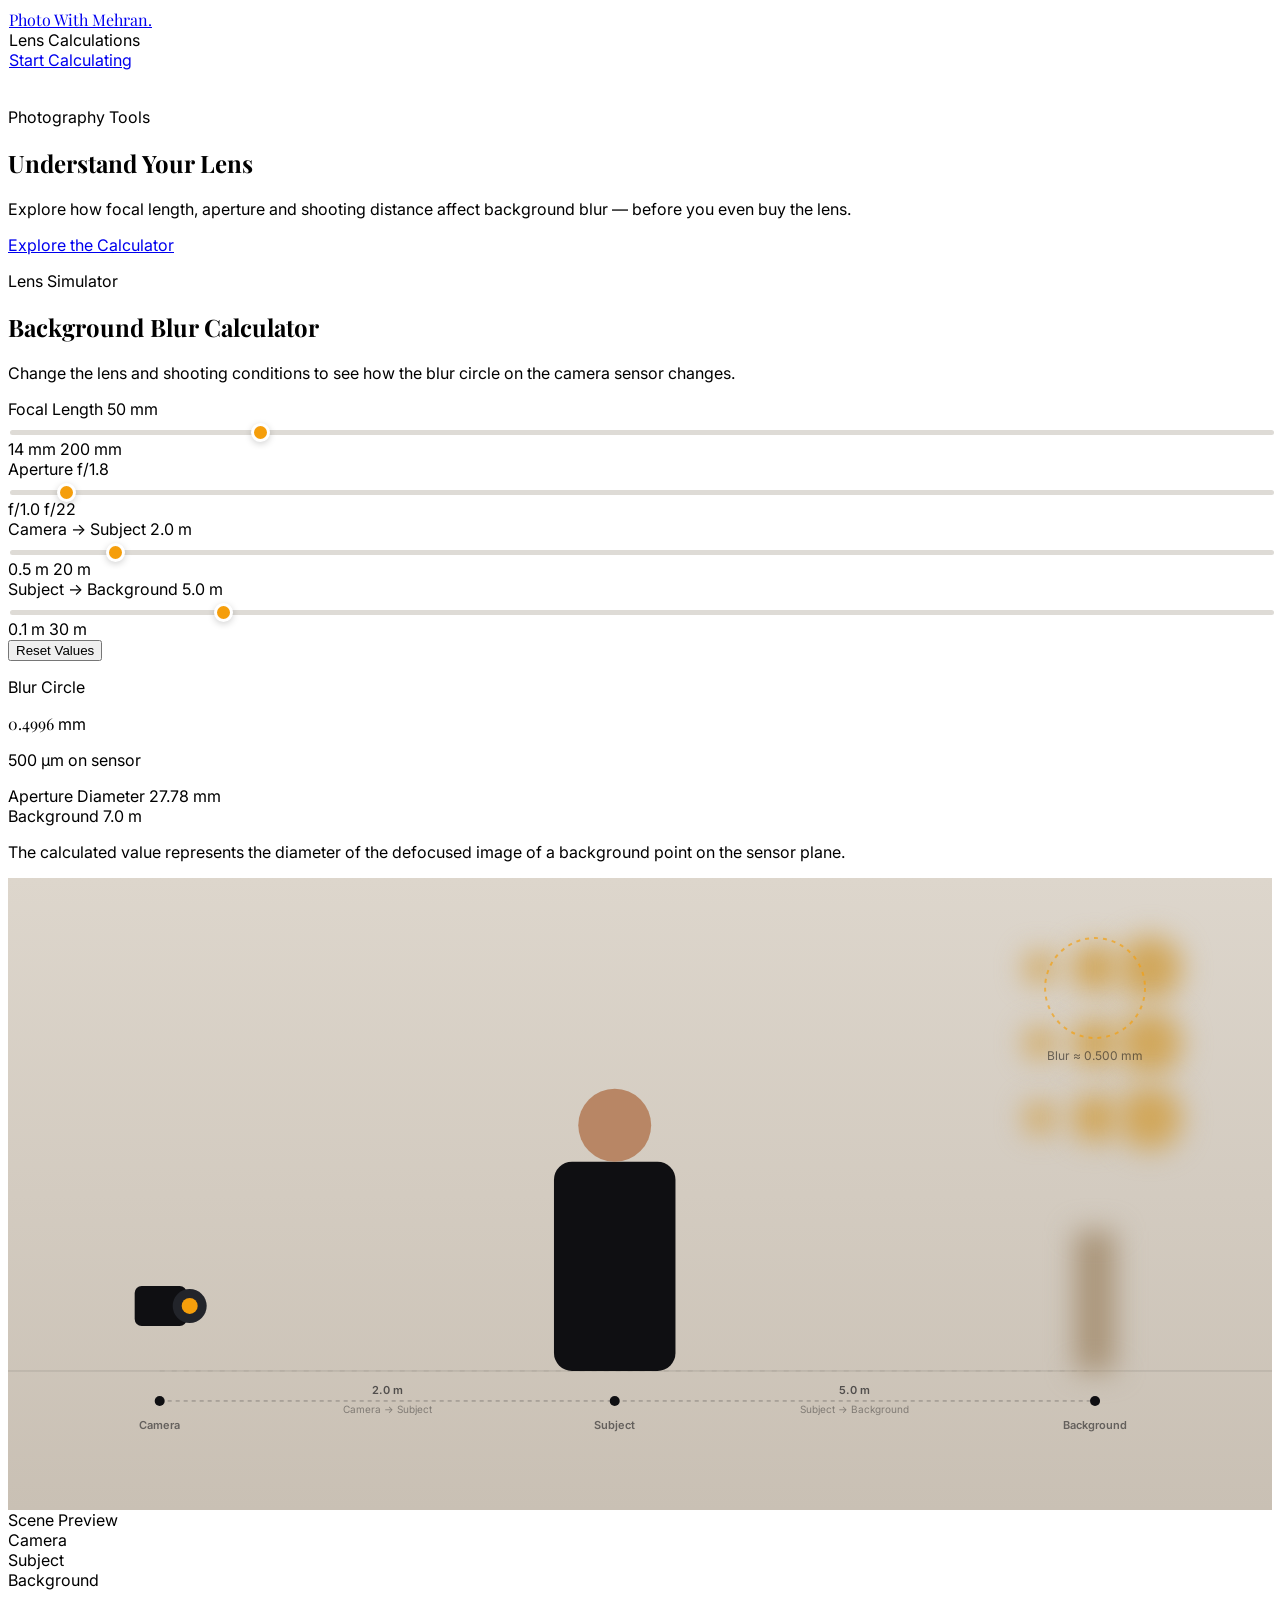
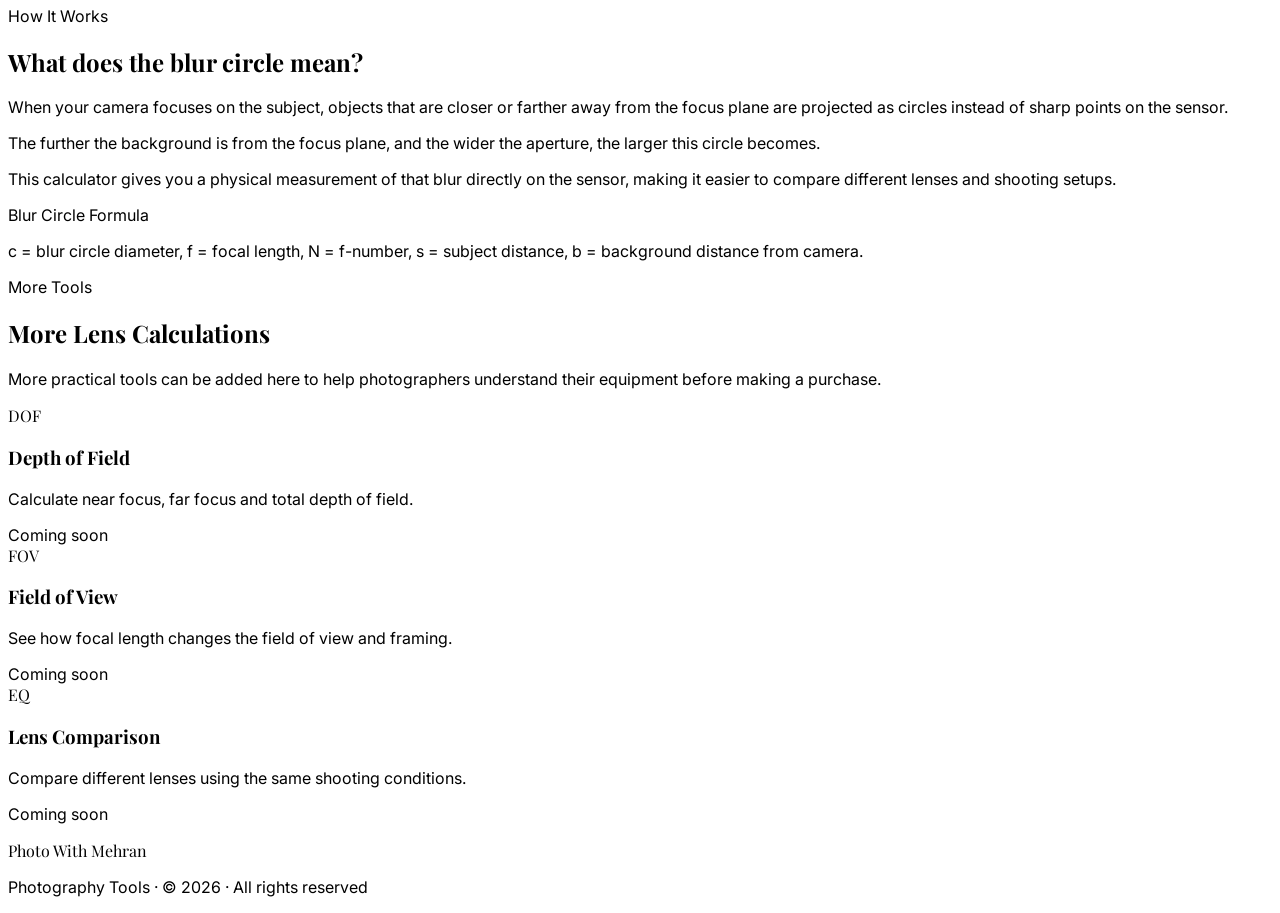
==== calculator.html @ 2d9647c7 "Add calculator" ====
<!DOCTYPE html>
<html lang="en" class="scroll-smooth">

<head>
    <meta charset="UTF-8" />
    <meta name="viewport" content="width=device-width, initial-scale=1.0" />

    <title>Lens Calculations - Photo With Mehran</title>

    <meta name="description"
        content="Photography lens calculators and visual simulators for understanding focal length, aperture, depth of field and background blur." />

    <!-- Tailwind CSS -->
    <script src="https://cdn.tailwindcss.com"></script>

    <link rel="stylesheet" href="https://cdn.jsdelivr.net/npm/katex@0.16.22/dist/katex.min.css">
    <script src="https://cdn.jsdelivr.net/npm/katex@0.16.22/dist/katex.min.js"></script>

    <!-- Google Fonts -->
    <link rel="preconnect" href="https://fonts.googleapis.com" />
    <link rel="preconnect" href="https://fonts.gstatic.com" crossorigin />

    <link
        href="https://fonts.googleapis.com/css2?family=Playfair+Display:wght@500;600;700&family=Inter:wght@300;400;500;600&display=swap"
        rel="stylesheet" />

    <script>
        tailwind.config = {
            theme: {
                extend: {
                    fontFamily: {
                        serif: ['"Playfair Display"', 'serif'],
                        sans: ['Inter', 'sans-serif'],
                    },

                    colors: {
                        ink: '#0f0f12',
                        cream: '#f7f5f2',
                    },
                },
            },
        };
    </script>

    <style>
        body {
            font-family: 'Inter', sans-serif;
        }

        .font-serif {
            font-family: 'Playfair Display', serif;
        }

        /* Glassmorphism */

        .glass {
            background: rgba(255, 255, 255, 0.08);
            backdrop-filter: blur(14px);
            -webkit-backdrop-filter: blur(14px);
            border: 1px solid rgba(255, 255, 255, 0.15);
        }

        .glass-light {
            background: rgba(255, 255, 255, 0.6);
            backdrop-filter: blur(12px);
            -webkit-backdrop-filter: blur(12px);
            border: 1px solid rgba(255, 255, 255, 0.4);
        }

        /* Reveal animation */

        .reveal {
            opacity: 0;
            transform: translateY(28px);
            transition:
                opacity 0.7s ease,
                transform 0.7s ease;
        }

        .reveal.visible {
            opacity: 1;
            transform: translateY(0);
        }

        ::selection {
            background: #c9a96a;
            color: #fff;
        }

        /* Range sliders */

        input[type="range"] {
            appearance: none;
            -webkit-appearance: none;
            width: 100%;
            height: 5px;
            border-radius: 999px;
            background: #dedbd6;
            outline: none;
            cursor: pointer;
        }

        input[type="range"]::-webkit-slider-thumb {
            appearance: none;
            -webkit-appearance: none;
            width: 19px;
            height: 19px;
            border-radius: 50%;
            background: #f59e0b;
            border: 3px solid #fff;
            box-shadow: 0 2px 7px rgba(0, 0, 0, 0.18);
            cursor: pointer;
        }

        input[type="range"]::-moz-range-thumb {
            width: 19px;
            height: 19px;
            border-radius: 50%;
            background: #f59e0b;
            border: 3px solid #fff;
            box-shadow: 0 2px 7px rgba(0, 0, 0, 0.18);
            cursor: pointer;
        }

        /* Scene */

        #sceneCanvas {
            width: 100%;
            height: 100%;
            display: block;
        }
    </style>
</head>


<body class="bg-cream text-ink antialiased">

    <!-- ====================================================== -->
    <!-- NAVBAR -->
    <!-- ====================================================== -->

    <header class="fixed top-0 inset-x-0 z-40">

        <nav
            class="glass-light mx-auto mt-4 flex max-w-6xl items-center justify-between rounded-full px-6 py-3 shadow-lg shadow-black/5">

            <a href="#" class="font-serif text-lg font-semibold tracking-tight">
                Photo With Mehran<span class="text-amber-600">.</span>
            </a>

            <div class="hidden text-sm font-medium text-ink/60 md:block">
                Lens Calculations
            </div>

            <a href="#calculator"
                class="rounded-full bg-ink px-5 py-2 text-sm font-medium text-cream transition hover:bg-amber-600 hover:shadow-lg">
                Start Calculating
            </a>

        </nav>

    </header>


    <!-- ====================================================== -->
    <!-- HERO -->
    <!-- ====================================================== -->

    <section class="relative flex min-h-[75vh] items-center justify-center overflow-hidden bg-ink text-cream">

        <!-- Background -->

        <div class="absolute inset-0">

            <img src="https://images.unsplash.com/photo-1516035069371-29a1b244cc32?auto=format&fit=crop&w=2000&q=80"
                alt="" class="h-full w-full object-cover opacity-35" />

            <div class="absolute inset-0 bg-gradient-to-b from-black/70 via-black/65 to-ink"></div>

        </div>


        <!-- Hero content -->

        <div class="relative z-10 mx-auto max-w-4xl px-6 pt-20 text-center">

            <p class="reveal mb-4 text-sm font-medium uppercase tracking-[0.3em] text-amber-400">
                Photography Tools
            </p>

            <h1 class="reveal font-serif text-4xl font-semibold leading-tight sm:text-6xl md:text-7xl">
                Understand Your Lens
            </h1>

            <p class="reveal mx-auto mt-6 max-w-2xl text-base font-light leading-relaxed text-cream/70 sm:text-lg">
                Explore how focal length, aperture and shooting distance affect
                background blur — before you even buy the lens.
            </p>

            <div class="reveal mt-9">

                <a href="#calculator"
                    class="inline-block rounded-full bg-amber-500 px-8 py-3.5 text-sm font-semibold text-ink shadow-xl shadow-amber-500/20 transition hover:-translate-y-0.5 hover:bg-amber-400">
                    Explore the Calculator
                </a>

            </div>

        </div>

    </section>


    <!-- ====================================================== -->
    <!-- CALCULATOR -->
    <!-- ====================================================== -->

    <main id="calculator">

        <section class="mx-auto max-w-6xl px-6 py-24">

            <!-- Section heading -->

            <div class="reveal mb-14 text-center">

                <p class="mb-2 text-sm font-medium uppercase tracking-[0.25em] text-amber-600">
                    Lens Simulator
                </p>

                <h2 class="font-serif text-3xl font-semibold sm:text-4xl">
                    Background Blur Calculator
                </h2>

                <p class="mx-auto mt-3 max-w-2xl text-sm leading-relaxed text-ink/60">
                    Change the lens and shooting conditions to see how the blur circle
                    on the camera sensor changes.
                </p>

            </div>


            <!-- Calculator -->

            <div class="reveal overflow-hidden rounded-3xl bg-white shadow-xl shadow-black/5">

                <!-- ================================================== -->
                <!-- INPUTS -->
                <!-- ================================================== -->

                <div class="border-b border-black/5 p-6 sm:p-8">

                    <div class="grid gap-8 md:grid-cols-2">


                        <!-- FOCAL LENGTH -->

                        <div>

                            <div class="mb-3 flex items-center justify-between">

                                <label for="focalLength" class="text-sm font-semibold">
                                    Focal Length
                                </label>

                                <span id="focalLengthValue"
                                    class="rounded-full bg-amber-500/10 px-3 py-1 text-sm font-semibold text-amber-700">
                                    50 mm
                                </span>

                            </div>

                            <input id="focalLength" type="range" min="14" max="200" step="1" value="50" />

                            <div class="mt-2 flex justify-between text-xs text-ink/40">
                                <span>14 mm</span>
                                <span>200 mm</span>
                            </div>

                        </div>


                        <!-- APERTURE -->

                        <div>

                            <div class="mb-3 flex items-center justify-between">

                                <label for="aperture" class="text-sm font-semibold">
                                    Aperture
                                </label>

                                <span id="apertureValue"
                                    class="rounded-full bg-amber-500/10 px-3 py-1 text-sm font-semibold text-amber-700">
                                    f/1.8
                                </span>

                            </div>

                            <input id="aperture" type="range" min="1.0" max="22" step="0.1" value="1.8" />

                            <div class="mt-2 flex justify-between text-xs text-ink/40">
                                <span>f/1.0</span>
                                <span>f/22</span>
                            </div>

                        </div>


                        <!-- SUBJECT DISTANCE -->

                        <div>

                            <div class="mb-3 flex items-center justify-between">

                                <label for="subjectDistance" class="text-sm font-semibold">
                                    Camera → Subject
                                </label>

                                <span id="subjectDistanceValue"
                                    class="rounded-full bg-amber-500/10 px-3 py-1 text-sm font-semibold text-amber-700">
                                    2.0 m
                                </span>

                            </div>

                            <input id="subjectDistance" type="range" min="0.5" max="20" step="0.1" value="2" />

                            <div class="mt-2 flex justify-between text-xs text-ink/40">
                                <span>0.5 m</span>
                                <span>20 m</span>
                            </div>

                        </div>


                        <!-- BACKGROUND DISTANCE -->

                        <div>

                            <div class="mb-3 flex items-center justify-between">

                                <label for="backgroundDistance" class="text-sm font-semibold">
                                    Subject → Background
                                </label>

                                <span id="backgroundDistanceValue"
                                    class="rounded-full bg-amber-500/10 px-3 py-1 text-sm font-semibold text-amber-700">
                                    5.0 m
                                </span>

                            </div>

                            <input id="backgroundDistance" type="range" min="0.1" max="30" step="0.1" value="5" />

                            <div class="mt-2 flex justify-between text-xs text-ink/40">
                                <span>0.1 m</span>
                                <span>30 m</span>
                            </div>

                        </div>

                    </div>


                    <!-- RESET -->

                    <div class="mt-8 flex justify-end">

                        <button id="resetButton"
                            class="rounded-full border border-black/10 px-5 py-2 text-xs font-medium text-ink/60 transition hover:border-amber-500 hover:bg-amber-500/10 hover:text-amber-700">
                            Reset Values
                        </button>

                    </div>

                </div>


                <!-- ================================================== -->
                <!-- RESULT -->
                <!-- ================================================== -->

                <div class="grid md:grid-cols-3">


                    <!-- Result -->

                    <div class="flex flex-col justify-center bg-ink p-8 text-cream md:col-span-1">

                        <p class="text-xs font-medium uppercase tracking-[0.2em] text-amber-400">
                            Blur Circle
                        </p>

                        <div class="mt-4 flex items-baseline gap-2">

                            <span id="blurResult" class="font-serif text-5xl font-bold">
                                0.73
                            </span>

                            <span class="text-sm text-cream/50">
                                mm
                            </span>

                        </div>

                        <p id="blurMicronResult" class="mt-1 text-sm text-cream/50">
                            730 µm on sensor
                        </p>


                        <div class="mt-8 border-t border-white/10 pt-6">

                            <div class="flex justify-between text-sm">

                                <span class="text-cream/50">
                                    Aperture Diameter
                                </span>

                                <span id="apertureDiameter" class="font-medium">
                                    27.78 mm
                                </span>

                            </div>


                            <div class="mt-4 flex justify-between text-sm">

                                <span class="text-cream/50">
                                    Background
                                </span>

                                <span id="backgroundAbsolute" class="font-medium">
                                    7.0 m
                                </span>

                            </div>

                        </div>


                        <p class="mt-8 text-xs leading-relaxed text-cream/40">
                            The calculated value represents the diameter of the
                            defocused image of a background point on the sensor plane.
                        </p>

                    </div>


                    <!-- ================================================== -->
                    <!-- SCENE SIMULATOR -->
                    <!-- ================================================== -->

                    <div class="relative h-[420px] bg-[#e8e3db] md:col-span-2">

                        <canvas id="sceneCanvas"></canvas>


                        <!-- Scene labels -->

                        <div
                            class="pointer-events-none absolute left-5 top-5 rounded-full bg-white/70 px-3 py-1.5 text-xs font-medium text-ink/60 backdrop-blur">
                            Scene Preview
                        </div>


                        <div
                            class="pointer-events-none absolute top-1/4 left-5 rounded-xl bg-white/75 px-4 py-3 text-xs text-ink/60 shadow-sm backdrop-blur">

                            <div class="flex items-center gap-2">

                                <span class="h-2.5 w-2.5 rounded-full bg-amber-500"></span>

                                <span>Camera</span>

                            </div>

                            <div class="mt-2 flex items-center gap-2">

                                <span class="h-2.5 w-2.5 rounded-full bg-ink"></span>

                                <span>Subject</span>

                            </div>

                            <div class="mt-2 flex items-center gap-2">

                                <span class="h-2.5 w-2.5 rounded-full bg-amber-300"></span>

                                <span>Background</span>

                            </div>

                        </div>

                    </div>

                </div>

            </div>

        </section>


        <!-- ==================================================== -->
        <!-- EXPLANATION -->
        <!-- ==================================================== -->

        <section class="bg-ink py-24 text-cream">

            <div class="mx-auto max-w-6xl px-6">

                <div class="grid gap-12 md:grid-cols-2">

                    <div class="reveal">

                        <p class="mb-2 text-sm font-medium uppercase tracking-[0.25em] text-amber-400">
                            How It Works
                        </p>

                        <h2 class="font-serif text-3xl font-semibold sm:text-4xl">
                            What does the blur circle mean?
                        </h2>

                    </div>


                    <div class="reveal">

                        <p class="text-sm leading-7 text-cream/65">
                            When your camera focuses on the subject, objects that are
                            closer or farther away from the focus plane are projected as
                            circles instead of sharp points on the sensor.
                        </p>

                        <p class="mt-5 text-sm leading-7 text-cream/65">
                            The further the background is from the focus plane, and the
                            wider the aperture, the larger this circle becomes.
                        </p>

                        <p class="mt-5 text-sm leading-7 text-cream/65">
                            This calculator gives you a physical measurement of that
                            blur directly on the sensor, making it easier to compare
                            different lenses and shooting setups.
                        </p>

                    </div>

                </div>


                <!-- Formula -->

                <div class="reveal mt-16 rounded-3xl border border-white/10 bg-white/5 p-8 text-center">

                    <p class="text-xs uppercase tracking-[0.25em] text-amber-400">
                        Blur Circle Formula
                    </p>

                    <div id="formula" class="text-center text-lg"></div>

                    <p class="mx-auto mt-5 max-w-2xl text-xs leading-relaxed text-cream/40">

                        <span class="text-cream/60">c</span> = blur circle diameter,
                        <span class="text-cream/60">f</span> = focal length,
                        <span class="text-cream/60">N</span> = f-number,
                        <span class="text-cream/60">s</span> = subject distance,
                        <span class="text-cream/60">b</span> = background distance from camera.

                    </p>

                </div>

            </div>

        </section>


        <!-- ==================================================== -->
        <!-- FUTURE CALCULATORS -->
        <!-- ==================================================== -->

        <section class="mx-auto max-w-6xl px-6 py-24">

            <div class="reveal mb-14 text-center">

                <p class="mb-2 text-sm font-medium uppercase tracking-[0.25em] text-amber-600">
                    More Tools
                </p>

                <h2 class="font-serif text-3xl font-semibold sm:text-4xl">
                    More Lens Calculations
                </h2>

                <p class="mx-auto mt-3 max-w-xl text-sm text-ink/60">
                    More practical tools can be added here to help photographers
                    understand their equipment before making a purchase.
                </p>

            </div>


            <div class="grid gap-6 sm:grid-cols-2 lg:grid-cols-3">


                <!-- Future calculator 1 -->

                <div class="reveal rounded-3xl border border-black/5 bg-white p-7 shadow-lg shadow-black/5">

                    <div class="flex h-12 w-12 items-center justify-center rounded-full bg-amber-500/10 text-amber-600">

                        <span class="font-serif text-xl">
                            DOF
                        </span>

                    </div>

                    <h3 class="mt-6 font-serif text-xl font-semibold">
                        Depth of Field
                    </h3>

                    <p class="mt-3 text-sm leading-relaxed text-ink/60">
                        Calculate near focus, far focus and total depth of field.
                    </p>

                    <span class="mt-6 inline-block rounded-full bg-black/5 px-3 py-1 text-xs text-ink/40">
                        Coming soon
                    </span>

                </div>


                <!-- Future calculator 2 -->

                <div class="reveal rounded-3xl border border-black/5 bg-white p-7 shadow-lg shadow-black/5">

                    <div class="flex h-12 w-12 items-center justify-center rounded-full bg-amber-500/10 text-amber-600">

                        <span class="font-serif text-xl">
                            FOV
                        </span>

                    </div>

                    <h3 class="mt-6 font-serif text-xl font-semibold">
                        Field of View
                    </h3>

                    <p class="mt-3 text-sm leading-relaxed text-ink/60">
                        See how focal length changes the field of view and framing.
                    </p>

                    <span class="mt-6 inline-block rounded-full bg-black/5 px-3 py-1 text-xs text-ink/40">
                        Coming soon
                    </span>

                </div>


                <!-- Future calculator 3 -->

                <div class="reveal rounded-3xl border border-black/5 bg-white p-7 shadow-lg shadow-black/5">

                    <div class="flex h-12 w-12 items-center justify-center rounded-full bg-amber-500/10 text-amber-600">

                        <span class="font-serif text-xl">
                            EQ
                        </span>

                    </div>

                    <h3 class="mt-6 font-serif text-xl font-semibold">
                        Lens Comparison
                    </h3>

                    <p class="mt-3 text-sm leading-relaxed text-ink/60">
                        Compare different lenses using the same shooting conditions.
                    </p>

                    <span class="mt-6 inline-block rounded-full bg-black/5 px-3 py-1 text-xs text-ink/40">
                        Coming soon
                    </span>

                </div>

            </div>

        </section>

    </main>


    <!-- ====================================================== -->
    <!-- FOOTER -->
    <!-- ====================================================== -->

    <footer class="bg-ink py-8 text-center text-sm text-cream/50">

        <p class="font-serif text-base text-cream/80">
            Photo With Mehran
        </p>

        <p class="mt-1">
            Photography Tools · ©
            <span id="year"></span>
            · All rights reserved
        </p>

    </footer>


    <!-- ====================================================== -->
    <!-- JAVASCRIPT -->
    <!-- ====================================================== -->

    <script>

        // ========================================================
        // ELEMENTS
        // ========================================================

        const focalLengthInput =
            document.getElementById('focalLength');

        const apertureInput =
            document.getElementById('aperture');

        const subjectDistanceInput =
            document.getElementById('subjectDistance');

        const backgroundDistanceInput =
            document.getElementById('backgroundDistance');


        const focalLengthValue =
            document.getElementById('focalLengthValue');

        const apertureValue =
            document.getElementById('apertureValue');

        const subjectDistanceValue =
            document.getElementById('subjectDistanceValue');

        const backgroundDistanceValue =
            document.getElementById('backgroundDistanceValue');


        const blurResult =
            document.getElementById('blurResult');

        const blurMicronResult =
            document.getElementById('blurMicronResult');

        const apertureDiameter =
            document.getElementById('apertureDiameter');

        const backgroundAbsolute =
            document.getElementById('backgroundAbsolute');


        const resetButton =
            document.getElementById('resetButton');


        const canvas =
            document.getElementById('sceneCanvas');

        const ctx =
            canvas.getContext('2d');


        // ========================================================
        // CALCULATE BLUR CIRCLE
        // ========================================================

        function calculateBlurCircle(
            focalLength,
            aperture,
            subjectDistanceMeters,
            backgroundDistanceMeters
        ) {

            /*
              All optical distances are converted to millimeters.
      
              s = camera -> subject
              d = subject -> background
              b = camera -> background
      
              Blur circle:
      
              c = f² |b-s|
                  -----------------
                  N s (b-f)
      
            */

            const f = focalLength;

            const N = aperture;

            const s =
                subjectDistanceMeters * 1000;

            const b =
                (subjectDistanceMeters + backgroundDistanceMeters) * 1000;


            // Background cannot be at / inside the lens focus singularity.

            if (s <= f) {
                return 0;
            }


            const c =
                (
                    Math.pow(f, 2) *
                    Math.abs(b - s)
                ) /
                (
                    N *
                    s *
                    (b - f)
                );


            return Math.abs(c);

        }


        // ========================================================
        // UPDATE UI
        // ========================================================

        function updateCalculator() {

            const focalLength =
                Number(focalLengthInput.value);

            const aperture =
                Number(apertureInput.value);

            const subjectDistance =
                Number(subjectDistanceInput.value);

            const backgroundDistance =
                Number(backgroundDistanceInput.value);


            // ------------------------------------------------------
            // Labels
            // ------------------------------------------------------

            focalLengthValue.textContent =
                `${focalLength} mm`;

            apertureValue.textContent =
                `f/${aperture.toFixed(1)}`;

            subjectDistanceValue.textContent =
                `${subjectDistance.toFixed(1)} m`;

            backgroundDistanceValue.textContent =
                `${backgroundDistance.toFixed(1)} m`;


            // ------------------------------------------------------
            // Blur
            // ------------------------------------------------------

            const blur =
                calculateBlurCircle(
                    focalLength,
                    aperture,
                    subjectDistance,
                    backgroundDistance
                );


            blurResult.textContent =
                blur.toFixed(4);

            blurMicronResult.textContent =
                `${(blur * 1000).toFixed(0)} µm on sensor`;


            // ------------------------------------------------------
            // Physical aperture diameter
            // ------------------------------------------------------

            const apertureDiameterValue =
                focalLength / aperture;

            apertureDiameter.textContent =
                `${apertureDiameterValue.toFixed(2)} mm`;


            // ------------------------------------------------------
            // Absolute background distance
            // ------------------------------------------------------

            const absoluteBackground =
                subjectDistance + backgroundDistance;

            backgroundAbsolute.textContent =
                `${absoluteBackground.toFixed(1)} m`;


            // ------------------------------------------------------
            // Draw simulation
            // ------------------------------------------------------

            drawScene({
                focalLength,
                aperture,
                subjectDistance,
                backgroundDistance,
                blur
            });

        }


        // ========================================================
        // CANVAS RESIZE
        // ========================================================

        function resizeCanvas() {

            const rect =
                canvas.getBoundingClientRect();

            const dpr =
                window.devicePixelRatio || 1;


            canvas.width =
                rect.width * dpr;

            canvas.height =
                rect.height * dpr;


            ctx.setTransform(
                dpr,
                0,
                0,
                dpr,
                0,
                0
            );

            updateCalculator();

        }


        // ========================================================
        // DRAW SCENE
        // ========================================================

        function drawScene(data) {

            const {
                focalLength,
                aperture,
                subjectDistance,
                backgroundDistance,
                blur
            } = data;


            const width =
                canvas.clientWidth;

            const height =
                canvas.clientHeight;


            ctx.clearRect(
                0,
                0,
                width,
                height
            );


            // ------------------------------------------------------
            // Background
            // ------------------------------------------------------

            const bgGradient =
                ctx.createLinearGradient(
                    0,
                    0,
                    0,
                    height
                );

            bgGradient.addColorStop(
                0,
                '#ddd6cc'
            );

            bgGradient.addColorStop(
                1,
                '#c9c0b4'
            );


            ctx.fillStyle =
                bgGradient;

            ctx.fillRect(
                0,
                0,
                width,
                height
            );


            // ------------------------------------------------------
            // Coordinate system
            // ------------------------------------------------------

            const groundY =
                height * 0.78;


            const cameraX =
                width * 0.12;

            const subjectX =
                width * 0.48;

            const backgroundX =
                width * 0.86;


            // ------------------------------------------------------
            // Ground
            // ------------------------------------------------------

            ctx.strokeStyle =
                'rgba(15,15,18,0.15)';

            ctx.lineWidth = 1;

            ctx.beginPath();

            ctx.moveTo(
                0,
                groundY
            );

            ctx.lineTo(
                width,
                groundY
            );

            ctx.stroke();


            // ------------------------------------------------------
            // Perspective lines
            // ------------------------------------------------------

            ctx.strokeStyle =
                'rgba(15,15,18,0.08)';

            ctx.setLineDash([5, 7]);

            ctx.beginPath();

            ctx.moveTo(
                cameraX,
                groundY
            );

            ctx.lineTo(
                backgroundX,
                groundY
            );

            ctx.stroke();

            ctx.setLineDash([]);


            // ------------------------------------------------------
            // Background wall
            // ------------------------------------------------------

            /*
              The blur amount is represented visually.
      
              Larger blur circle -> more blur on background.
            */

            const blurIntensity =
                Math.min(
                    18,
                    Math.max(
                        1.5,
                        blur * 28
                    )
                );


            ctx.save();

            ctx.filter =
                `blur(${blurIntensity}px)`;


            ctx.fillStyle =
                '#d1a75b';


            // Background circles / lights

            for (let i = 0; i < 9; i++) {

                const x =
                    backgroundX +
                    ((i % 3) - 1) * 55;

                const y =
                    90 +
                    Math.floor(i / 3) * 75;


                const radius =
                    16 +
                    (i % 3) * 8;


                ctx.beginPath();

                ctx.arc(
                    x,
                    y,
                    radius,
                    0,
                    Math.PI * 2
                );

                ctx.fill();

            }


            ctx.fillStyle =
                '#a99478';


            ctx.fillRect(
                backgroundX - 20,
                groundY - 140,
                40,
                140
            );


            ctx.restore();


            // ------------------------------------------------------
            // Subject
            // ------------------------------------------------------

            const subjectScale =
                Math.max(
                    0.75,
                    Math.min(
                        1.35,
                        70 / focalLength
                    )
                );


            const headRadius =
                27 * subjectScale;


            const bodyWidth =
                90 * subjectScale;


            const bodyHeight =
                155 * subjectScale;


            const headY =
                groundY -
                bodyHeight -
                headRadius;


            // Body

            ctx.fillStyle =
                '#0f0f12';

            ctx.beginPath();

            ctx.roundRect(
                subjectX - bodyWidth / 2,
                groundY - bodyHeight,
                bodyWidth,
                bodyHeight,
                18
            );

            ctx.fill();


            // Head

            ctx.fillStyle =
                '#b88665';

            ctx.beginPath();

            ctx.arc(
                subjectX,
                headY,
                headRadius,
                0,
                Math.PI * 2
            );

            ctx.fill();


            // ------------------------------------------------------
            // Camera
            // ------------------------------------------------------

            ctx.fillStyle =
                '#0f0f12';

            ctx.beginPath();

            ctx.roundRect(
                cameraX - 25,
                groundY - 85,
                52,
                40,
                7
            );

            ctx.fill();


            // Lens

            ctx.fillStyle =
                '#22242a';

            ctx.beginPath();

            ctx.arc(
                cameraX + 30,
                groundY - 65,
                17,
                0,
                Math.PI * 2
            );

            ctx.fill();


            ctx.fillStyle =
                '#f59e0b';

            ctx.beginPath();

            ctx.arc(
                cameraX + 30,
                groundY - 65,
                8,
                0,
                Math.PI * 2
            );

            ctx.fill();


            // ------------------------------------------------------
            // Distance labels
            // ------------------------------------------------------

            drawDistanceLabel(
                cameraX,
                subjectX,
                groundY + 30,
                `${subjectDistance.toFixed(1)} m`,
                'Camera → Subject'
            );


            drawDistanceLabel(
                subjectX,
                backgroundX,
                groundY + 30,
                `${backgroundDistance.toFixed(1)} m`,
                'Subject → Background'
            );


            // ------------------------------------------------------
            // Main labels
            // ------------------------------------------------------

            drawCenteredLabel(
                cameraX,
                groundY + 58,
                'Camera'
            );


            drawCenteredLabel(
                subjectX,
                groundY + 58,
                'Subject'
            );


            drawCenteredLabel(
                backgroundX,
                groundY + 58,
                'Background'
            );


            // ------------------------------------------------------
            // Blur indicator
            // ------------------------------------------------------

            const visualBlur =
                Math.min(
                    70,
                    Math.max(
                        4,
                        blur * 100
                    )
                );


            ctx.strokeStyle =
                'rgba(245,158,11,0.65)';

            ctx.lineWidth = 2;

            ctx.setLineDash([4, 5]);


            ctx.beginPath();

            ctx.arc(
                backgroundX,
                110,
                visualBlur,
                0,
                Math.PI * 2
            );

            ctx.stroke();


            ctx.setLineDash([]);


            ctx.fillStyle =
                'rgba(15,15,18,0.55)';

            ctx.font =
                '12px Inter, sans-serif';

            ctx.textAlign =
                'center';


            ctx.fillText(
                `Blur ≈ ${blur.toFixed(3)} mm`,
                backgroundX,
                110 + visualBlur + 22
            );

            // ========================================================
            // SCENE MARKERS
            // ========================================================
            ctx.save();

            ctx.fillStyle = '#0f0f12';

            const markerRadius = 5;
            const markerY = groundY + 30

            // Camera marker
            ctx.beginPath();
            ctx.arc(cameraX, markerY, markerRadius, 0, Math.PI * 2);
            ctx.fill();

            // Subject marker
            ctx.beginPath();
            ctx.arc(subjectX, markerY, markerRadius, 0, Math.PI * 2);
            ctx.fill();

            // Background marker
            ctx.beginPath();
            ctx.arc(backgroundX, markerY, markerRadius, 0, Math.PI * 2);
            ctx.fill();

            ctx.restore();

        }


        // ========================================================
        // DRAW DISTANCE LABEL
        // ========================================================

        function drawDistanceLabel(
            x1,
            x2,
            y,
            value,
            label
        ) {

            const center =
                (x1 + x2) / 2;


            ctx.strokeStyle =
                'rgba(15,15,18,0.35)';

            ctx.lineWidth = 1;

            ctx.setLineDash([4, 4]);


            ctx.beginPath();

            ctx.moveTo(
                x1,
                y
            );

            ctx.lineTo(
                x2,
                y
            );

            ctx.stroke();

            ctx.setLineDash([]);

            ctx.fillStyle =
                'rgba(15,15,18,0.65)';

            ctx.font =
                '600 11px Inter, sans-serif';

            ctx.textAlign =
                'center';


            ctx.fillText(
                value,
                center,
                y - 7
            );


            ctx.fillStyle =
                'rgba(15,15,18,0.4)';

            ctx.font =
                '10px Inter, sans-serif';


            ctx.fillText(
                label,
                center,
                y + 12
            );

        }

        // ========================================================
        // DRAW CENTERED LABEL
        // ========================================================

        function drawCenteredLabel(
            x,
            y,
            text
        ) {

            ctx.fillStyle =
                'rgba(15,15,18,0.55)';

            ctx.font =
                '600 11px Inter, sans-serif';

            ctx.textAlign =
                'center';


            ctx.fillText(
                text,
                x,
                y
            );

        }


        // ========================================================
        // EVENTS
        // ========================================================

        [
            focalLengthInput,
            apertureInput,
            subjectDistanceInput,
            backgroundDistanceInput
        ].forEach(input => {

            input.addEventListener(
                'input',
                updateCalculator
            );

        });


        // ========================================================
        // RESET
        // ========================================================

        resetButton.addEventListener(
            'click',
            () => {

                focalLengthInput.value = 50;

                apertureInput.value = 1.8;

                subjectDistanceInput.value = 2;

                backgroundDistanceInput.value = 5;

                updateCalculator();

            }
        );


        // ========================================================
        // RESIZE
        // ========================================================

        window.addEventListener(
            'resize',
            resizeCanvas
        );


        // ========================================================
        // SCROLL REVEAL
        // ========================================================

        const observer =
            new IntersectionObserver(
                entries => {

                    entries.forEach(entry => {

                        if (entry.isIntersecting) {

                            entry.target.classList.add(
                                'visible'
                            );

                            observer.unobserve(
                                entry.target
                            );

                        }

                    });

                },
                {
                    threshold: 0.12
                }
            );


        document
            .querySelectorAll('.reveal')
            .forEach(el => {

                observer.observe(el);

            });


        // ========================================================
        // FOOTER
        // ========================================================

        document.getElementById('year').textContent =
            new Date().getFullYear();


        // ========================================================
        // INITIALIZE
        // ========================================================

        resizeCanvas();

        window.addEventListener('load', () => {
            const formula = document.getElementById('formula');
            katex.render(
                String.raw`c = \frac{f^2}{N}\cdot\frac{|b-s|}{s(b-f)}`,
                document.getElementById('formula'),
                {
                    displayMode: true,
                    throwOnError: false
                }
            );
        });

    </script>

</body>

</html>
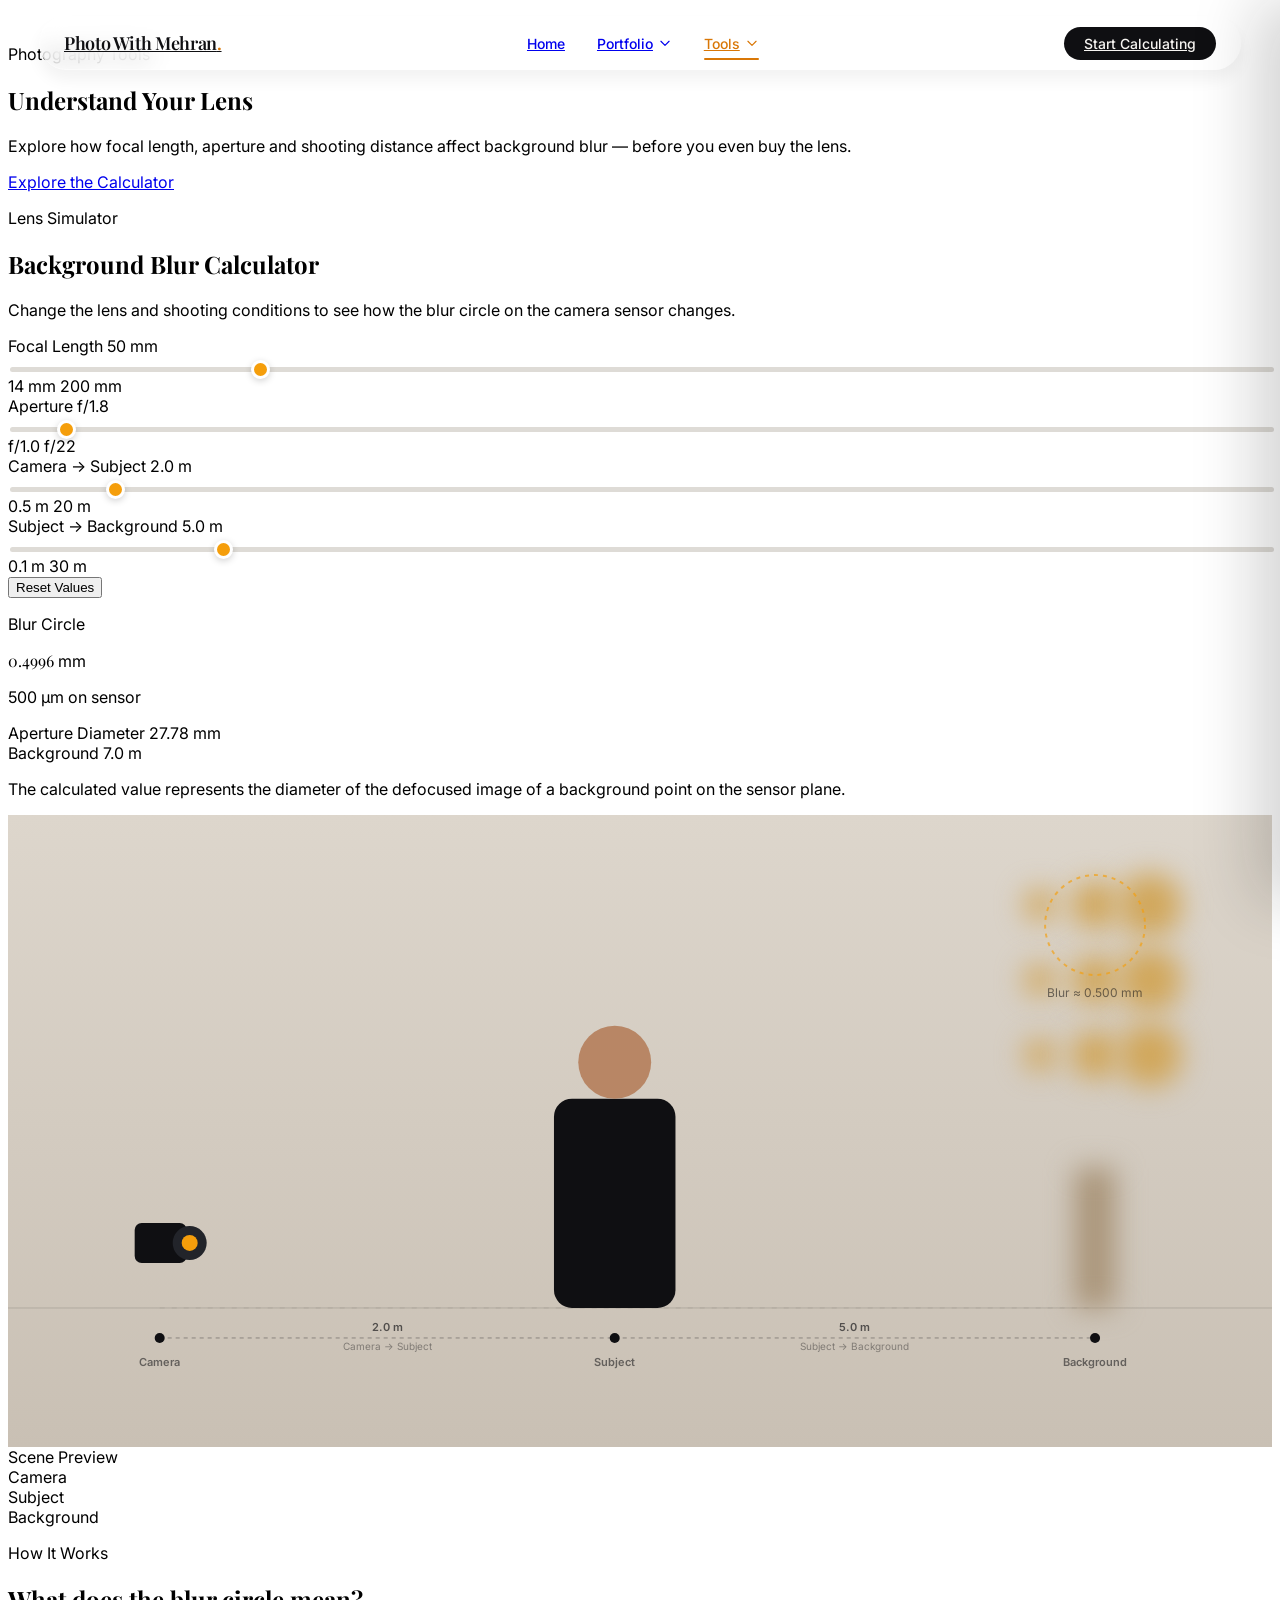
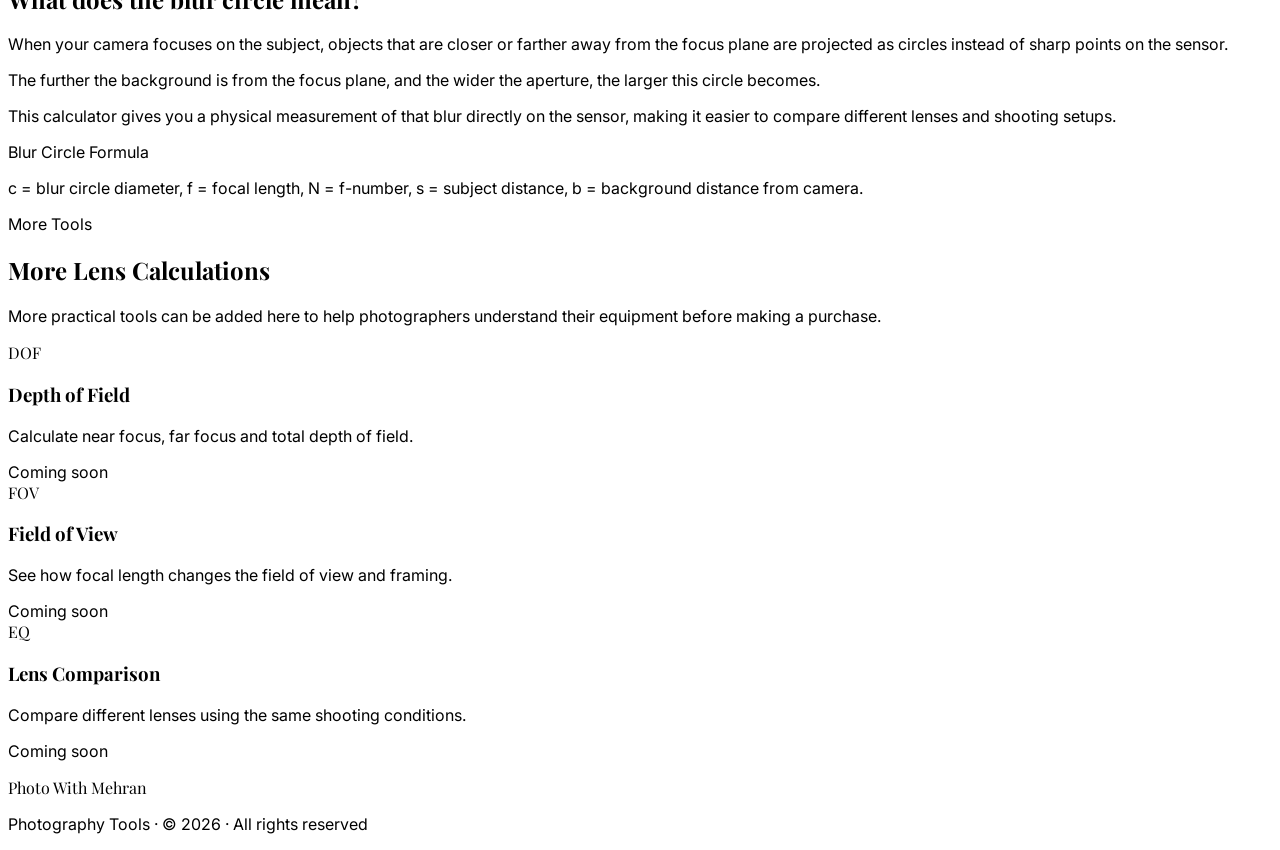
==== commit 54f1dd51: "Adding menu and tools." ====
--- a/calculator.html
+++ b/calculator.html
@@ -23,6 +23,9 @@
     <link
         href="https://fonts.googleapis.com/css2?family=Playfair+Display:wght@500;600;700&family=Inter:wght@300;400;500;600&display=swap"
         rel="stylesheet" />
+
+    <!-- Shared site styles (navigation, mobile menu) -->
+    <link rel="stylesheet" href="css/shared.css" />
 
     <script>
         tailwind.config = {
@@ -133,38 +136,11 @@
 </head>
 
 
-<body class="bg-cream text-ink antialiased">
-
-    <!-- ====================================================== -->
-    <!-- NAVBAR -->
-    <!-- ====================================================== -->
-
-    <header class="fixed top-0 inset-x-0 z-40">
-
-        <nav
-            class="glass-light mx-auto mt-4 flex max-w-6xl items-center justify-between rounded-full px-6 py-3 shadow-lg shadow-black/5">
-
-            <a href="#" class="font-serif text-lg font-semibold tracking-tight">
-                Photo With Mehran<span class="text-amber-600">.</span>
-            </a>
-
-            <div class="hidden text-sm font-medium text-ink/60 md:block">
-                Lens Calculations
-            </div>
-
-            <a href="#calculator"
-                class="rounded-full bg-ink px-5 py-2 text-sm font-medium text-cream transition hover:bg-amber-600 hover:shadow-lg">
-                Start Calculating
-            </a>
-
-        </nav>
-
-    </header>
-
-
-    <!-- ====================================================== -->
+<body class="bg-cream text-ink antialiased" data-page="tools" data-cta-href="#calculator" data-cta-label="Start Calculating">
+
+    <!-- Navigation is rendered by js/shared.js -->
+
     <!-- HERO -->
-    <!-- ====================================================== -->
 
     <section class="relative flex min-h-[75vh] items-center justify-center overflow-hidden bg-ink text-cream">
 
@@ -711,6 +687,9 @@
     <!-- ====================================================== -->
     <!-- JAVASCRIPT -->
     <!-- ====================================================== -->
+
+    <script src="js/portfolio-data.js"></script>
+    <script src="js/shared.js"></script>
 
     <script>
 
--- a/css/shared.css
+++ b/css/shared.css
@@ -0,0 +1,459 @@
+/* ============================================================
+   Shared site styles — navigation, dropdowns, mobile menu,
+   portfolio lightbox. Matches the existing Photo With Mehran
+   look (glassmorphism pill nav, ink/cream palette, ambers).
+   ============================================================ */
+
+/* ---------- Site header / nav ---------- */
+
+.site-header {
+  position: fixed;
+  top: 0;
+  left: 0;
+  right: 0;
+  z-index: 40;
+}
+
+.site-nav {
+  margin: 1rem auto 0;
+  max-width: 72rem;
+  display: flex;
+  align-items: center;
+  justify-content: space-between;
+  gap: 1rem;
+  padding: 0.6rem 1.5rem;
+  border-radius: 9999px;
+  background: rgba(255, 255, 255, 0.6);
+  backdrop-filter: blur(12px);
+  -webkit-backdrop-filter: blur(12px);
+  border: 1px solid rgba(255, 255, 255, 0.4);
+  box-shadow: 0 10px 15px rgba(0, 0, 0, 0.05);
+}
+
+.site-nav .brand {
+  font-family: 'Playfair Display', serif;
+  font-size: 1.125rem;
+  font-weight: 600;
+  letter-spacing: -0.02em;
+  color: #0f0f12;
+  white-space: nowrap;
+}
+
+.site-nav .brand span { color: #d97706; }
+
+.site-nav__links {
+  display: flex;
+  align-items: center;
+  gap: 2rem;
+  font-size: 0.875rem;
+  font-weight: 500;
+  color: rgba(15, 15, 18, 0.7);
+}
+
+.nav-item {
+  position: relative;
+  display: inline-flex;
+  align-items: center;
+  gap: 0.3rem;
+  padding: 0.25rem 0;
+  transition: color 0.2s ease;
+}
+
+.nav-item:hover { color: #d97706; }
+.nav-item.is-active { color: #d97706; }
+
+.nav-item.is-active::after {
+  content: '';
+  position: absolute;
+  left: 0;
+  right: 0;
+  bottom: -0.3rem;
+  height: 2px;
+  border-radius: 2px;
+  background: #d97706;
+}
+
+.nav-item .chev { transition: transform 0.2s ease; width: 14px; height: 14px; }
+.nav-drop:hover .nav-item .chev,
+.nav-drop.open .nav-item .chev { transform: rotate(180deg); }
+
+/* ---------- Dropdowns ---------- */
+
+.nav-drop { position: relative; }
+
+/* invisible bridge so hover survives the gap below the toggle */
+.nav-drop::before {
+  content: '';
+  position: absolute;
+  top: 100%;
+  left: -1rem;
+  right: -1rem;
+  height: 1.25rem;
+}
+
+.nav-drop__panel {
+  position: absolute;
+  top: calc(100% + 1.25rem);
+  left: 50%;
+  transform: translateX(-50%) translateY(6px);
+  width: max-content;
+  min-width: 320px;
+  max-width: 88vw;
+  padding: 1.25rem 1.35rem 1.15rem;
+  border-radius: 1.25rem;
+  background: rgba(255, 255, 255, 0.94);
+  backdrop-filter: blur(14px);
+  -webkit-backdrop-filter: blur(14px);
+  border: 1px solid rgba(15, 15, 18, 0.08);
+  box-shadow: 0 24px 50px rgba(15, 15, 18, 0.16);
+  opacity: 0;
+  visibility: hidden;
+  pointer-events: none;
+  transition: opacity 0.18s ease, transform 0.18s ease, visibility 0.18s;
+  z-index: 50;
+}
+
+.nav-drop__panel--wide { min-width: 26rem; }
+
+.nav-drop:hover .nav-drop__panel,
+.nav-drop.open .nav-drop__panel {
+  opacity: 1;
+  visibility: visible;
+  pointer-events: auto;
+  transform: translateX(-50%) translateY(0);
+}
+
+.nav-drop--right .nav-drop__panel {
+  left: auto;
+  right: -0.5rem;
+  transform: translateY(6px);
+}
+
+.nav-drop--right:hover .nav-drop__panel,
+.nav-drop--right.open .nav-drop__panel { transform: translateY(0); }
+
+.nav-drop__title {
+  margin: 0 0 0.7rem;
+  font-size: 0.65rem;
+  font-weight: 600;
+  letter-spacing: 0.18em;
+  text-transform: uppercase;
+  color: rgba(15, 15, 18, 0.4);
+}
+
+.nav-drop__grid {
+  display: grid;
+  grid-template-columns: repeat(2, minmax(0, 1fr));
+  gap: 0.35rem;
+}
+
+.nav-drop__link {
+  display: block;
+  padding: 0.45rem 0.75rem;
+  border-radius: 0.75rem;
+  font-size: 0.875rem;
+  font-weight: 500;
+  color: rgba(15, 15, 18, 0.75);
+  transition: background 0.15s ease, color 0.15s ease;
+}
+
+.nav-drop__link:hover { background: rgba(217, 119, 6, 0.1); color: #b45309; }
+.nav-drop__link.is-active { background: rgba(217, 119, 6, 0.16); color: #b45309; }
+
+.nav-drop__all {
+  display: block;
+  margin-top: 0.85rem;
+  padding-top: 0.8rem;
+  border-top: 1px solid rgba(15, 15, 18, 0.07);
+  font-size: 0.8rem;
+  font-weight: 600;
+  color: #b45309;
+  transition: color 0.15s ease;
+}
+
+.nav-drop__all:hover { color: #0f0f12; }
+
+/* Tool rows inside the tools dropdown */
+
+.nav-drop__tools { min-width: 300px; display: grid; gap: 0.35rem; }
+
+.nav-tool {
+  display: flex;
+  flex-direction: column;
+  gap: 0.15rem;
+  padding: 0.55rem 0.75rem;
+  border-radius: 0.85rem;
+  font-size: 0.8rem;
+  transition: background 0.15s ease;
+}
+
+a.nav-tool:hover { background: rgba(217, 119, 6, 0.1); }
+.nav-tool.is-active { background: rgba(217, 119, 6, 0.16); }
+
+.nav-tool__label {
+  display: flex;
+  align-items: center;
+  flex-wrap: wrap;
+  gap: 0.4rem;
+  font-weight: 600;
+  color: #0f0f12;
+}
+
+.nav-tool.is-active .nav-tool__label { color: #b45309; }
+
+.nav-tool__meta { font-size: 0.72rem; color: rgba(15, 15, 18, 0.45); }
+
+.nav-tool--soon { cursor: default; opacity: 0.7; }
+
+.soon-badge {
+  font-style: normal;
+  font-size: 0.6rem;
+  font-weight: 600;
+  letter-spacing: 0.08em;
+  text-transform: uppercase;
+  color: rgba(15, 15, 18, 0.45);
+  background: rgba(15, 15, 18, 0.06);
+  border-radius: 999px;
+  padding: 0.15rem 0.55rem;
+}
+
+/* ---------- CTA + burger ---------- */
+
+.nav-cta {
+  border-radius: 9999px;
+  background: #0f0f12;
+  color: #f7f5f2;
+  padding: 0.5rem 1.25rem;
+  font-size: 0.875rem;
+  font-weight: 500;
+  white-space: nowrap;
+  transition: background 0.2s ease, box-shadow 0.2s ease, color 0.2s ease;
+}
+
+.nav-cta:hover { background: #d97706; box-shadow: 0 10px 20px rgba(0, 0, 0, 0.15); }
+
+.nav-burger {
+  display: none;
+  align-items: center;
+  justify-content: center;
+  width: 2.5rem;
+  height: 2.5rem;
+  border-radius: 9999px;
+  border: 1px solid rgba(15, 15, 18, 0.1);
+  background: rgba(255, 255, 255, 0.7);
+  color: #0f0f12;
+  cursor: pointer;
+  transition: background 0.2s ease;
+}
+
+.nav-burger:hover { background: rgba(217, 119, 6, 0.12); }
+
+/* ---------- Mobile menu ---------- */
+
+.mobile-panel {
+  position: fixed;
+  top: 0;
+  right: 0;
+  bottom: 0;
+  width: min(21rem, 88vw);
+  z-index: 45;
+  background: rgba(247, 245, 242, 0.97);
+  backdrop-filter: blur(16px);
+  -webkit-backdrop-filter: blur(16px);
+  border-left: 1px solid rgba(15, 15, 18, 0.08);
+  box-shadow: -24px 0 60px rgba(15, 15, 18, 0.18);
+  padding: 1.5rem;
+  overflow-y: auto;
+  transform: translateX(100%);
+  transition: transform 0.28s ease;
+}
+
+.mobile-panel.open { transform: translateX(0); }
+
+.mobile-panel__brand {
+  display: flex;
+  align-items: center;
+  justify-content: space-between;
+  margin-bottom: 1.25rem;
+  font-family: 'Playfair Display', serif;
+  font-weight: 600;
+  color: #0f0f12;
+}
+
+.mobile-panel__close {
+  display: flex;
+  align-items: center;
+  justify-content: center;
+  width: 2.25rem;
+  height: 2.25rem;
+  border-radius: 9999px;
+  border: 1px solid rgba(15, 15, 18, 0.1);
+  background: rgba(255, 255, 255, 0.7);
+  color: #0f0f12;
+  cursor: pointer;
+}
+
+.mobile-link {
+  display: block;
+  padding: 0.8rem 0;
+  font-size: 1rem;
+  font-weight: 500;
+  color: #0f0f12;
+  border-bottom: 1px solid rgba(15, 15, 18, 0.07);
+}
+
+.mobile-link.is-active { color: #b45309; }
+
+.mobile-acc {
+  width: 100%;
+  display: flex;
+  align-items: center;
+  justify-content: space-between;
+  padding: 0.8rem 0;
+  font-size: 1rem;
+  font-weight: 500;
+  color: #0f0f12;
+  background: none;
+  border: none;
+  border-bottom: 1px solid rgba(15, 15, 18, 0.07);
+  cursor: pointer;
+  text-align: left;
+}
+
+.mobile-acc.is-active { color: #b45309; }
+.mobile-acc .chev { transition: transform 0.2s ease; }
+.mobile-acc.open .chev { transform: rotate(180deg); }
+
+.mobile-acc__body { display: none; padding: 0.25rem 0 0.75rem; }
+.mobile-acc.open + .mobile-acc__body { display: block; }
+
+.mobile-acc__body a,
+.mobile-acc__body span {
+  display: flex;
+  align-items: center;
+  justify-content: space-between;
+  padding: 0.5rem 0.75rem;
+  border-radius: 0.75rem;
+  font-size: 0.875rem;
+  color: rgba(15, 15, 18, 0.75);
+}
+
+.mobile-acc__body a:hover,
+.mobile-acc__body a.is-active { background: rgba(217, 119, 6, 0.12); color: #b45309; }
+
+.mobile-cta {
+  display: block;
+  margin-top: 1.5rem;
+  padding: 0.75rem 1.25rem;
+  border-radius: 9999px;
+  background: #0f0f12;
+  color: #f7f5f2;
+  font-size: 0.875rem;
+  font-weight: 500;
+  text-align: center;
+  transition: background 0.2s ease;
+}
+
+.mobile-cta:hover { background: #d97706; }
+
+/* ---------- Responsive nav ---------- */
+
+@media (max-width: 767px) {
+  .site-nav__links { display: none; }
+  .nav-cta { display: none; }
+  .nav-burger { display: inline-flex; }
+}
+
+/* ---------- Portfolio photo viewer (lightbox) ---------- */
+
+.photo-viewer {
+  position: fixed;
+  inset: 0;
+  z-index: 60;
+  display: none;
+  align-items: center;
+  justify-content: center;
+  background: rgba(10, 10, 13, 0.92);
+  padding: 1rem;
+  opacity: 0;
+  transition: opacity 0.3s ease;
+}
+
+.photo-viewer.open { display: flex; opacity: 1; }
+
+.photo-viewer__img {
+  max-width: 92vw;
+  max-height: 80vh;
+  border-radius: 0.75rem;
+  box-shadow: 0 24px 70px rgba(0, 0, 0, 0.55);
+  object-fit: contain;
+}
+
+.photo-viewer__close,
+.photo-viewer__prev,
+.photo-viewer__next {
+  position: absolute;
+  display: flex;
+  align-items: center;
+  justify-content: center;
+  border-radius: 9999px;
+  color: rgba(255, 255, 255, 0.85);
+  background: rgba(255, 255, 255, 0.08);
+  border: 1px solid rgba(255, 255, 255, 0.12);
+  cursor: pointer;
+  transition: background 0.2s ease, color 0.2s ease;
+}
+
+.photo-viewer__close:hover,
+.photo-viewer__prev:hover,
+.photo-viewer__next:hover { background: #d97706; color: #fff; }
+
+.photo-viewer__close {
+  top: 1.25rem;
+  right: 1.25rem;
+  width: 2.75rem;
+  height: 2.75rem;
+  font-size: 1.5rem;
+}
+
+.photo-viewer__prev,
+.photo-viewer__next { top: 50%; transform: translateY(-50%); width: 3rem; height: 3rem; font-size: 1.6rem; }
+
+.photo-viewer__prev { left: 0.75rem; }
+.photo-viewer__next { right: 0.75rem; }
+
+.photo-viewer__count {
+  position: absolute;
+  bottom: 1.25rem;
+  left: 50%;
+  transform: translateX(-50%);
+  font-size: 0.75rem;
+  letter-spacing: 0.15em;
+  color: rgba(255, 255, 255, 0.6);
+}
+
+@media (min-width: 640px) {
+  .photo-viewer__close { top: 1.75rem; right: 1.75rem; }
+  .photo-viewer__prev { left: 1.5rem; }
+  .photo-viewer__next { right: 1.5rem; }
+}
+
+@media (max-width: 639px) {
+  .photo-viewer__prev,
+  .photo-viewer__next { width: 2.75rem; height: 2.75rem; }
+  .photo-viewer__img { max-height: 74vh; }
+}
+
+/* ---------- Misc shared ---------- */
+
+body.nav-locked { overflow: hidden; }
+
+/* Graceful fallback when an image is missing */
+.img-missing {
+  display: flex;
+  align-items: center;
+  justify-content: center;
+  background: rgba(15, 15, 18, 0.06);
+  color: rgba(15, 15, 18, 0.35);
+  font-size: 0.75rem;
+}
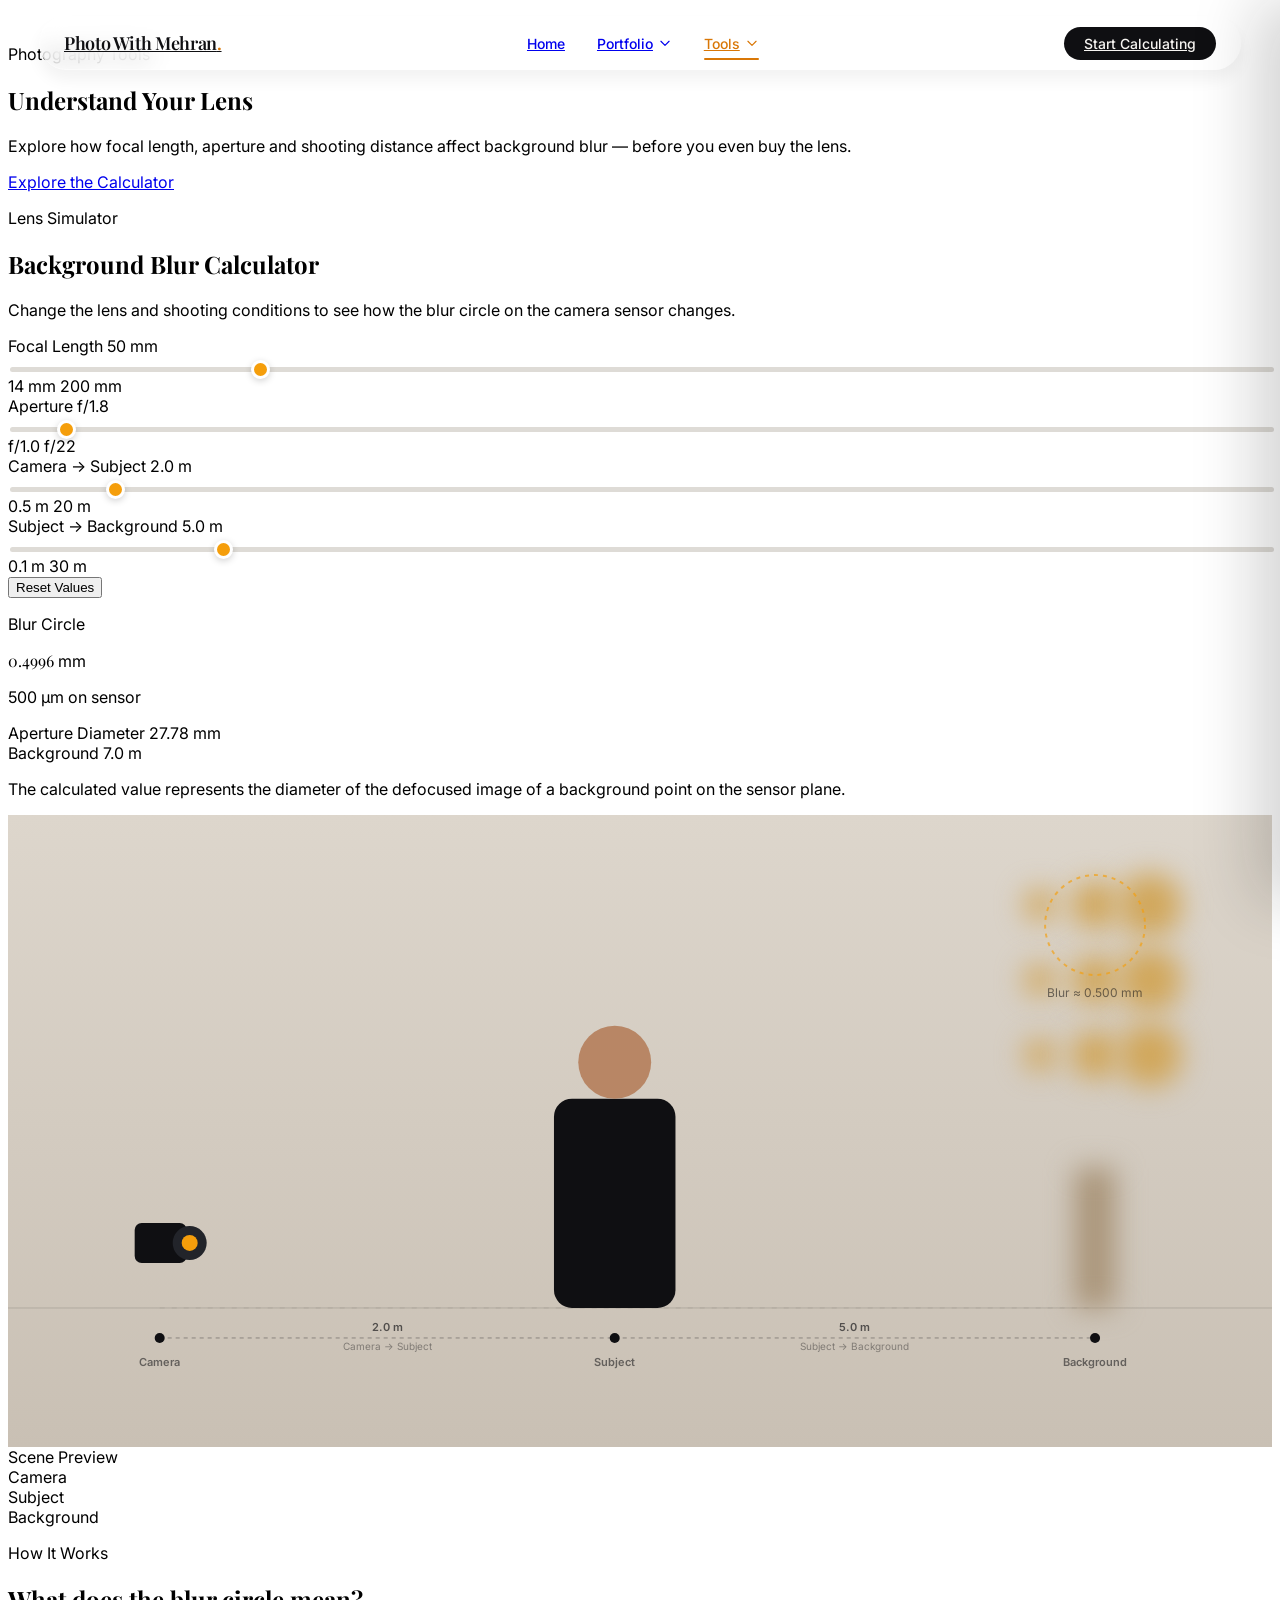
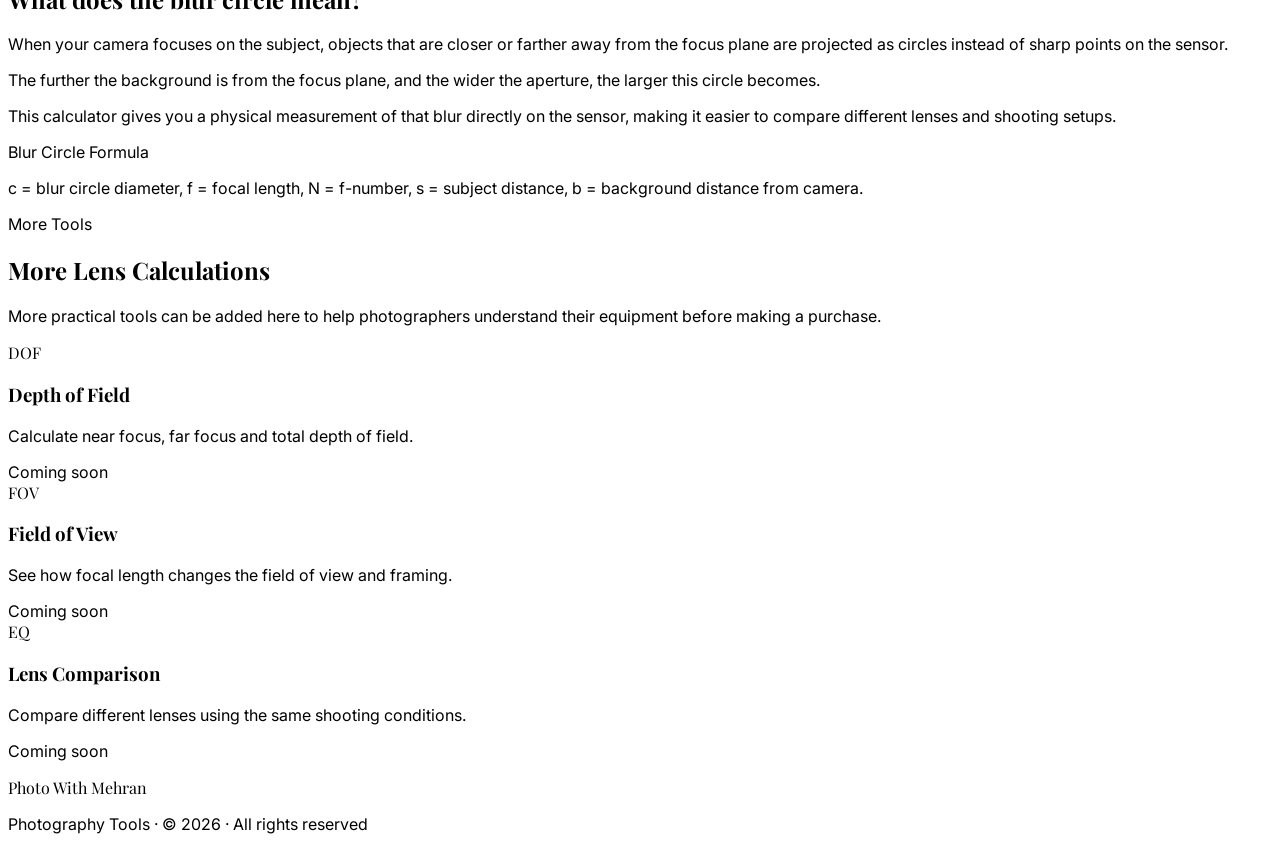
==== commit 5ae473cb: "Refactoring image loading method." ====
--- a/calculator.html
+++ b/calculator.html
@@ -689,6 +689,7 @@
     <!-- ====================================================== -->
 
     <script src="js/portfolio-data.js"></script>
+    <script src="js/live-photos.js"></script>
     <script src="js/shared.js"></script>
 
     <script>
--- a/css/shared.css
+++ b/css/shared.css
@@ -321,7 +321,7 @@
 }
 
 .mobile-acc.is-active { color: #b45309; }
-.mobile-acc .chev { transition: transform 0.2s ease; }
+.mobile-acc .chev { transition: transform 0.2s ease; width: 14px; height: 14px; }
 .mobile-acc.open .chev { transform: rotate(180deg); }
 
 .mobile-acc__body { display: none; padding: 0.25rem 0 0.75rem; }
@@ -456,4 +456,14 @@
   background: rgba(15, 15, 18, 0.06);
   color: rgba(15, 15, 18, 0.35);
   font-size: 0.75rem;
+}
+
+/* ---------- Sticky footer ---------- */
+body {
+  display: flex;
+  flex-direction: column;
+  min-height: 100vh;
+}
+body > footer {
+  margin-top: auto;
 }
